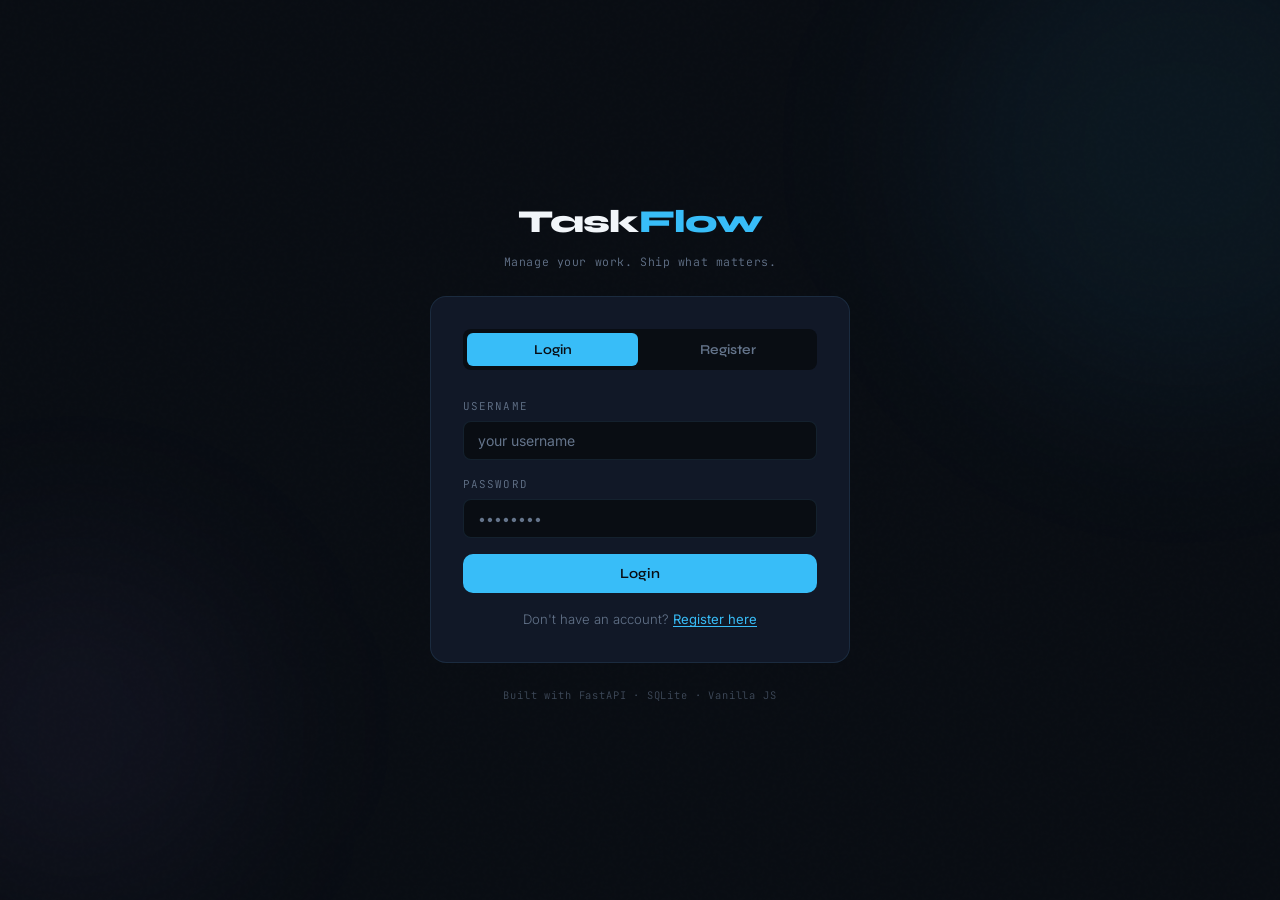
==== frontend/index.html @ fbe168cd "Initial commit - TaskFlow full stack task manager" ====
<!DOCTYPE html>
<html lang="en">
<head>
  <meta charset="UTF-8" />
  <meta name="viewport" content="width=device-width, initial-scale=1.0" />
  <title>TaskFlow — Login</title>
  <link rel="preconnect" href="https://fonts.googleapis.com" />
  <link rel="preconnect" href="https://fonts.gstatic.com" crossorigin />
  <link href="https://fonts.googleapis.com/css2?family=Syne:wght@600;700;800&family=JetBrains+Mono:wght@400;500&family=Inter:wght@300;400;500&display=swap" rel="stylesheet" />
  <link rel="stylesheet" href="css/style.css" />
</head>
<body class="auth-page">

  <!-- Background orbs -->
  <div class="orb orb-1"></div>
  <div class="orb orb-2"></div>

  <div class="auth-wrapper">

    <!-- Branding -->
    <div class="auth-brand">
      <span class="auth-logo">Task<span>Flow</span></span>
      <p class="auth-tagline">Manage your work. Ship what matters.</p>
    </div>

    <!-- Card -->
    <div class="auth-card">

      <!-- Tab switcher -->
      <div class="auth-tabs">
        <button class="auth-tab active" id="tab-login" onclick="showTab('login')">Login</button>
        <button class="auth-tab" id="tab-register" onclick="showTab('register')">Register</button>
      </div>

      <!-- LOGIN FORM -->
      <form class="auth-form" id="login-form" novalidate>
        <div class="form-group">
          <label class="form-label" for="login-username">USERNAME</label>
          <input
            class="form-input"
            type="text"
            id="login-username"
            name="username"
            placeholder="your username"
            autocomplete="username"
            required
          />
        </div>
        <div class="form-group">
          <label class="form-label" for="login-password">PASSWORD</label>
          <input
            class="form-input"
            type="password"
            id="login-password"
            name="password"
            placeholder="••••••••"
            autocomplete="current-password"
            required
          />
        </div>
        <div class="form-status" id="login-status" role="alert" aria-live="polite"></div>
        <button class="btn btn-primary btn-full" type="submit" id="login-btn">
          Login
        </button>
        <p class="auth-switch">
          Don't have an account?
          <button type="button" class="link-btn" onclick="showTab('register')">Register here</button>
        </p>
      </form>

      <!-- REGISTER FORM (hidden by default) -->
      <form class="auth-form hidden" id="register-form" novalidate>
        <div class="form-group">
          <label class="form-label" for="reg-username">USERNAME</label>
          <input
            class="form-input"
            type="text"
            id="reg-username"
            name="username"
            placeholder="choose a username"
            autocomplete="username"
            required
          />
        </div>
        <div class="form-group">
          <label class="form-label" for="reg-email">EMAIL</label>
          <input
            class="form-input"
            type="email"
            id="reg-email"
            name="email"
            placeholder="you@example.com"
            autocomplete="email"
            required
          />
        </div>
        <div class="form-group">
          <label class="form-label" for="reg-password">PASSWORD</label>
          <input
            class="form-input"
            type="password"
            id="reg-password"
            name="password"
            placeholder="min. 6 characters"
            autocomplete="new-password"
            required
          />
        </div>
        <div class="form-status" id="register-status" role="alert" aria-live="polite"></div>
        <button class="btn btn-primary btn-full" type="submit" id="register-btn">
          Create Account
        </button>
        <p class="auth-switch">
          Already have an account?
          <button type="button" class="link-btn" onclick="showTab('login')">Login here</button>
        </p>
      </form>

    </div>

    <p class="auth-footer">
      Built with FastAPI · SQLite · Vanilla JS
    </p>

  </div>

  <script src="js/auth.js"></script>
</body>
</html>
---- frontend/css/style.css ----
/* ============================================================
   style.css — TaskFlow Frontend Stylesheet
   Structure:
     1.  CSS Custom Properties
     2.  Reset & Base
     3.  Scrollbar
     4.  Utility Classes
     5.  Buttons
     6.  Form Elements
     7.  Auth Page (login / register)
     8.  Dashboard Nav
     9.  Summary Cards
    10.  Toolbar & Filters
    11.  Task List & Task Cards
    12.  Modal
    13.  Animations
    14.  Responsive
   ============================================================ */


/* ─── 1. CSS CUSTOM PROPERTIES ───────────────────────────── */
:root {
  --bg:          #090d13;
  --bg-2:        #0f1520;
  --bg-card:     #111827;
  --bg-modal:    #151e2e;
  --border:      rgba(99, 179, 237, 0.12);
  --accent:      #38bdf8;
  --accent-dim:  rgba(56, 189, 248, 0.12);
  --accent-glow: rgba(56, 189, 248, 0.3);
  --green:       #34d399;
  --green-dim:   rgba(52, 211, 153, 0.12);
  --purple:      #a78bfa;
  --purple-dim:  rgba(167, 139, 250, 0.12);
  --red:         #f87171;
  --red-dim:     rgba(248, 113, 113, 0.12);
  --yellow:      #fbbf24;
  --yellow-dim:  rgba(251, 191, 36, 0.12);
  --text:        #e2e8f0;
  --text-muted:  #64748b;
  --text-dim:    #94a3b8;
  --radius:      10px;
  --nav-h:       60px;
}


/* ─── 2. RESET & BASE ─────────────────────────────────────── */
*, *::before, *::after {
  box-sizing: border-box;
  margin: 0;
  padding: 0;
}

html { font-size: 16px; }

body {
  background-color: var(--bg);
  color: var(--text);
  font-family: 'Inter', sans-serif;
  font-weight: 300;
  line-height: 1.6;
  min-height: 100vh;
  overflow-x: hidden;
}

body::before {
  content: '';
  position: fixed;
  inset: 0;
  background-image: url("data:image/svg+xml,%3Csvg viewBox='0 0 256 256' xmlns='http://www.w3.org/2000/svg'%3E%3Cfilter id='noise'%3E%3CfeTurbulence type='fractalNoise' baseFrequency='0.9' numOctaves='4' stitchTiles='stitch'/%3E%3C/filter%3E%3Crect width='100%25' height='100%25' filter='url(%23noise)' opacity='0.04'/%3E%3C/svg%3E");
  pointer-events: none;
  z-index: 0;
  opacity: 0.35;
}

a { color: inherit; text-decoration: none; }
ul { list-style: none; }
button { font-family: inherit; cursor: pointer; border: none; background: none; }


/* ─── 3. SCROLLBAR ────────────────────────────────────────── */
::-webkit-scrollbar { width: 5px; }
::-webkit-scrollbar-track { background: var(--bg); }
::-webkit-scrollbar-thumb { background: var(--accent); border-radius: 3px; }


/* ─── 4. UTILITY CLASSES ──────────────────────────────────── */
.hidden { display: none !important; }

.orb {
  position: fixed;
  border-radius: 50%;
  filter: blur(90px);
  pointer-events: none;
  z-index: 0;
}
.orb-1 {
  width: 500px; height: 500px;
  background: rgba(56, 189, 248, 0.06);
  top: -100px; right: -150px;
}
.orb-2 {
  width: 350px; height: 350px;
  background: rgba(167, 139, 250, 0.05);
  bottom: 0; left: -100px;
}


/* ─── 5. BUTTONS ──────────────────────────────────────────── */
.btn {
  display: inline-flex;
  align-items: center;
  justify-content: center;
  gap: 8px;
  padding: 11px 22px;
  border-radius: var(--radius);
  font-family: 'Syne', sans-serif;
  font-size: 0.875rem;
  font-weight: 600;
  cursor: pointer;
  transition: all 0.18s ease;
  border: none;
}

.btn-primary {
  background: var(--accent);
  color: #090d13;
}
.btn-primary:hover {
  background: #7dd3fc;
  transform: translateY(-1px);
  box-shadow: 0 6px 20px var(--accent-glow);
}
.btn-primary:disabled {
  opacity: 0.5;
  cursor: not-allowed;
  transform: none;
  box-shadow: none;
}

.btn-ghost {
  background: transparent;
  color: var(--text-dim);
  border: 1px solid var(--border);
}
.btn-ghost:hover {
  border-color: var(--accent);
  color: var(--accent);
}

.btn-danger {
  background: var(--red);
  color: #090d13;
}
.btn-danger:hover {
  background: #fca5a5;
  transform: translateY(-1px);
}

.btn-full { width: 100%; }

.btn-sm {
  padding: 7px 16px;
  font-size: 0.8rem;
}

.btn-icon {
  padding: 6px 10px;
  font-size: 0.78rem;
}

.link-btn {
  background: none;
  border: none;
  color: var(--accent);
  font-family: inherit;
  font-size: inherit;
  cursor: pointer;
  padding: 0;
  text-decoration: underline;
  text-underline-offset: 2px;
}


/* ─── 6. FORM ELEMENTS ────────────────────────────────────── */
.form-group {
  display: flex;
  flex-direction: column;
  gap: 6px;
  flex: 1;
}

.form-label {
  font-family: 'JetBrains Mono', monospace;
  font-size: 0.68rem;
  color: var(--text-muted);
  letter-spacing: 0.1em;
}

.required { color: var(--red); }

.form-input,
.form-select,
.form-textarea {
  background: var(--bg);
  border: 1px solid var(--border);
  border-radius: 8px;
  padding: 10px 14px;
  color: var(--text);
  font-family: 'Inter', sans-serif;
  font-size: 0.875rem;
  outline: none;
  transition: border-color 0.18s ease, box-shadow 0.18s ease;
  width: 100%;
}

.form-input::placeholder,
.form-textarea::placeholder {
  color: var(--text-muted);
}

.form-input:focus,
.form-select:focus,
.form-textarea:focus {
  border-color: var(--accent);
  box-shadow: 0 0 0 3px var(--accent-dim);
}

.form-select {
  appearance: none;
  background-image: url("data:image/svg+xml,%3Csvg viewBox='0 0 24 24' fill='none' stroke='%2364748b' stroke-width='2' xmlns='http://www.w3.org/2000/svg'%3E%3Cpath d='M6 9l6 6 6-6'/%3E%3C/svg%3E");
  background-repeat: no-repeat;
  background-position: right 10px center;
  background-size: 16px;
  padding-right: 32px;
  cursor: pointer;
}

.form-select option { background: var(--bg-card); }

.form-textarea {
  resize: vertical;
  min-height: 90px;
}

.form-row {
  display: flex;
  gap: 12px;
}

.form-status {
  font-family: 'JetBrains Mono', monospace;
  font-size: 0.72rem;
  padding: 9px 12px;
  border-radius: 6px;
  display: none;
}
.form-status.error {
  background: var(--red-dim);
  border: 1px solid rgba(248, 113, 113, 0.25);
  color: var(--red);
  display: block;
}
.form-status.success {
  background: var(--green-dim);
  border: 1px solid rgba(52, 211, 153, 0.25);
  color: var(--green);
  display: block;
}


/* ─── 7. AUTH PAGE ────────────────────────────────────────── */
.auth-page {
  display: flex;
  align-items: center;
  justify-content: center;
  min-height: 100vh;
  padding: 24px;
}

.auth-wrapper {
  position: relative;
  z-index: 1;
  width: 100%;
  max-width: 420px;
  display: flex;
  flex-direction: column;
  align-items: center;
  gap: 24px;
}

.auth-brand { text-align: center; }

.auth-logo {
  font-family: 'Syne', sans-serif;
  font-size: 2rem;
  font-weight: 800;
  color: #f1f5f9;
  letter-spacing: -0.03em;
}
.auth-logo span { color: var(--accent); }

.auth-tagline {
  font-family: 'JetBrains Mono', monospace;
  font-size: 0.72rem;
  color: var(--text-muted);
  margin-top: 6px;
  letter-spacing: 0.05em;
}

.auth-card {
  width: 100%;
  background: var(--bg-card);
  border: 1px solid var(--border);
  border-radius: 16px;
  padding: 32px;
}

.auth-tabs {
  display: flex;
  gap: 4px;
  background: var(--bg);
  border-radius: 8px;
  padding: 4px;
  margin-bottom: 28px;
}

.auth-tab {
  flex: 1;
  padding: 8px;
  border-radius: 6px;
  font-family: 'Syne', sans-serif;
  font-size: 0.85rem;
  font-weight: 600;
  color: var(--text-muted);
  background: none;
  border: none;
  cursor: pointer;
  transition: all 0.18s ease;
}
.auth-tab.active {
  background: var(--accent);
  color: #090d13;
}

.auth-form {
  display: flex;
  flex-direction: column;
  gap: 16px;
}

.auth-switch {
  text-align: center;
  font-size: 0.82rem;
  color: var(--text-muted);
}

.auth-footer {
  font-family: 'JetBrains Mono', monospace;
  font-size: 0.65rem;
  color: var(--text-muted);
  letter-spacing: 0.08em;
  opacity: 0.6;
}


/* ─── 8. DASHBOARD NAV ────────────────────────────────────── */
.dash-nav {
  position: sticky;
  top: 0;
  height: var(--nav-h);
  display: flex;
  align-items: center;
  justify-content: space-between;
  padding: 0 28px;
  background: rgba(9, 13, 19, 0.85);
  backdrop-filter: blur(20px);
  -webkit-backdrop-filter: blur(20px);
  border-bottom: 1px solid var(--border);
  z-index: 50;
}

.dash-nav-right {
  display: flex;
  align-items: center;
  gap: 16px;
}

.dash-username {
  font-family: 'JetBrains Mono', monospace;
  font-size: 0.78rem;
  color: var(--text-muted);
}
.dash-username::before { content: '// '; opacity: 0.5; }


/* ─── 9. SUMMARY CARDS ────────────────────────────────────── */
.dash-main {
  max-width: 1100px;
  margin: 0 auto;
  padding: 32px 24px 80px;
  position: relative;
  z-index: 1;
}

.summary-grid {
  display: grid;
  grid-template-columns: repeat(5, 1fr);
  gap: 14px;
  margin-bottom: 28px;
}

.summary-card {
  background: var(--bg-card);
  border: 1px solid var(--border);
  border-radius: var(--radius);
  padding: 20px 16px;
  display: flex;
  flex-direction: column;
  align-items: center;
  gap: 6px;
  transition: border-color 0.18s;
}
.summary-card:hover { border-color: rgba(56, 189, 248, 0.25); }

.summary-num {
  font-family: 'Syne', sans-serif;
  font-size: 2rem;
  font-weight: 800;
  color: #f1f5f9;
  line-height: 1;
}
.summary-num.accent-blue   { color: var(--accent); }
.summary-num.accent-purple { color: var(--purple); }
.summary-num.accent-green  { color: var(--green); }
.summary-num.accent-red    { color: var(--red); }

.summary-lbl {
  font-family: 'JetBrains Mono', monospace;
  font-size: 0.65rem;
  color: var(--text-muted);
  letter-spacing: 0.1em;
  text-transform: uppercase;
}


/* ─── 10. TOOLBAR & FILTERS ───────────────────────────────── */
.dash-toolbar {
  display: flex;
  align-items: flex-end;
  gap: 16px;
  margin-bottom: 20px;
  flex-wrap: wrap;
}

.filter-group {
  display: flex;
  flex-direction: column;
  gap: 5px;
  min-width: 140px;
}

.filter-group .form-select {
  padding: 8px 32px 8px 12px;
  font-size: 0.82rem;
}


/* ─── 11. TASK LIST & TASK CARDS ──────────────────────────── */
.task-list {
  display: flex;
  flex-direction: column;
  gap: 12px;
}

.task-empty {
  text-align: center;
  padding: 60px 0;
  color: var(--text-muted);
  font-size: 0.95rem;
  line-height: 2;
}

.task-card {
  background: var(--bg-card);
  border: 1px solid var(--border);
  border-radius: var(--radius);
  padding: 20px 24px;
  display: grid;
  grid-template-columns: 1fr auto;
  gap: 12px;
  align-items: start;
  transition: border-color 0.18s ease, transform 0.18s ease;
  position: relative;
  overflow: hidden;
}

/* Left colored bar based on priority */
.task-card::before {
  content: '';
  position: absolute;
  left: 0; top: 0; bottom: 0;
  width: 3px;
  border-radius: 3px 0 0 3px;
}
.task-card.priority-high::before   { background: var(--red); }
.task-card.priority-medium::before { background: var(--yellow); }
.task-card.priority-low::before    { background: var(--green); }

.task-card:hover {
  border-color: rgba(56, 189, 248, 0.25);
  transform: translateX(2px);
}

/* Strike-through title when task is done */
.task-card.status-done .task-title {
  text-decoration: line-through;
  opacity: 0.5;
}

.task-card-left { display: flex; flex-direction: column; gap: 8px; }

.task-title {
  font-family: 'Syne', sans-serif;
  font-size: 1rem;
  font-weight: 700;
  color: #f1f5f9;
  transition: opacity 0.2s;
}

.task-desc {
  font-size: 0.85rem;
  color: var(--text-muted);
  line-height: 1.5;
}

.task-meta {
  display: flex;
  align-items: center;
  gap: 8px;
  flex-wrap: wrap;
  margin-top: 4px;
}

/* Status badge */
.badge {
  font-family: 'JetBrains Mono', monospace;
  font-size: 0.65rem;
  padding: 2px 8px;
  border-radius: 4px;
  border: 1px solid transparent;
  letter-spacing: 0.05em;
}
.badge-todo       { background: var(--accent-dim);  border-color: rgba(56,189,248,0.2);  color: var(--accent); }
.badge-in_progress{ background: var(--purple-dim);  border-color: rgba(167,139,250,0.2); color: var(--purple); }
.badge-done       { background: var(--green-dim);   border-color: rgba(52,211,153,0.2);  color: var(--green); }

/* Priority badge */
.badge-high   { background: var(--red-dim);    border-color: rgba(248,113,113,0.2); color: var(--red); }
.badge-medium { background: var(--yellow-dim); border-color: rgba(251,191,36,0.2);  color: var(--yellow); }
.badge-low    { background: var(--green-dim);  border-color: rgba(52,211,153,0.2);  color: var(--green); }

.task-due {
  font-family: 'JetBrains Mono', monospace;
  font-size: 0.65rem;
  color: var(--text-muted);
}
.task-due.overdue { color: var(--red); }

.task-card-actions {
  display: flex;
  gap: 6px;
  flex-shrink: 0;
}


/* ─── 12. MODAL ───────────────────────────────────────────── */
.modal-overlay {
  position: fixed;
  inset: 0;
  background: rgba(0, 0, 0, 0.7);
  backdrop-filter: blur(4px);
  z-index: 200;
  display: flex;
  align-items: center;
  justify-content: center;
  padding: 24px;
  animation: fadeIn 0.15s ease;
}

.modal {
  background: var(--bg-modal);
  border: 1px solid var(--border);
  border-radius: 16px;
  padding: 28px;
  width: 100%;
  max-width: 540px;
  max-height: 90vh;
  overflow-y: auto;
  animation: slideUp 0.2s ease;
}

.modal-sm { max-width: 380px; }

.modal-header {
  display: flex;
  align-items: center;
  justify-content: space-between;
  margin-bottom: 24px;
}

.modal-title {
  font-family: 'Syne', sans-serif;
  font-size: 1.2rem;
  font-weight: 700;
  color: #f1f5f9;
}

.modal-close {
  font-size: 1rem;
  color: var(--text-muted);
  transition: color 0.15s;
}
.modal-close:hover { color: var(--text); }

.modal-form {
  display: flex;
  flex-direction: column;
  gap: 16px;
}

.modal-actions {
  display: flex;
  justify-content: flex-end;
  gap: 10px;
  margin-top: 8px;
}

.delete-confirm-text {
  font-size: 0.9rem;
  color: var(--text-dim);
  margin-bottom: 24px;
  line-height: 1.6;
}


/* ─── 13. ANIMATIONS ──────────────────────────────────────── */
@keyframes fadeIn {
  from { opacity: 0; }
  to   { opacity: 1; }
}

@keyframes slideUp {
  from { opacity: 0; transform: translateY(16px); }
  to   { opacity: 1; transform: translateY(0); }
}

@keyframes fadeInUp {
  from { opacity: 0; transform: translateY(10px); }
  to   { opacity: 1; transform: translateY(0); }
}

.task-card {
  animation: fadeInUp 0.25s ease both;
}


/* ─── 14. RESPONSIVE ──────────────────────────────────────── */
@media (max-width: 768px) {
  .summary-grid {
    grid-template-columns: repeat(3, 1fr);
  }
  .summary-grid .summary-card:nth-child(4),
  .summary-grid .summary-card:nth-child(5) {
    grid-column: span 1;
  }

  .form-row {
    flex-direction: column;
  }

  .dash-toolbar {
    flex-direction: column;
    align-items: stretch;
  }

  .filter-group { min-width: unset; }

  .task-card {
    grid-template-columns: 1fr;
  }

  .task-card-actions {
    justify-content: flex-end;
  }
}

@media (max-width: 480px) {
  .summary-grid {
    grid-template-columns: repeat(2, 1fr);
  }

  .auth-card { padding: 24px 20px; }

  .dash-nav { padding: 0 16px; }

  .dash-main { padding: 20px 16px 60px; }
}
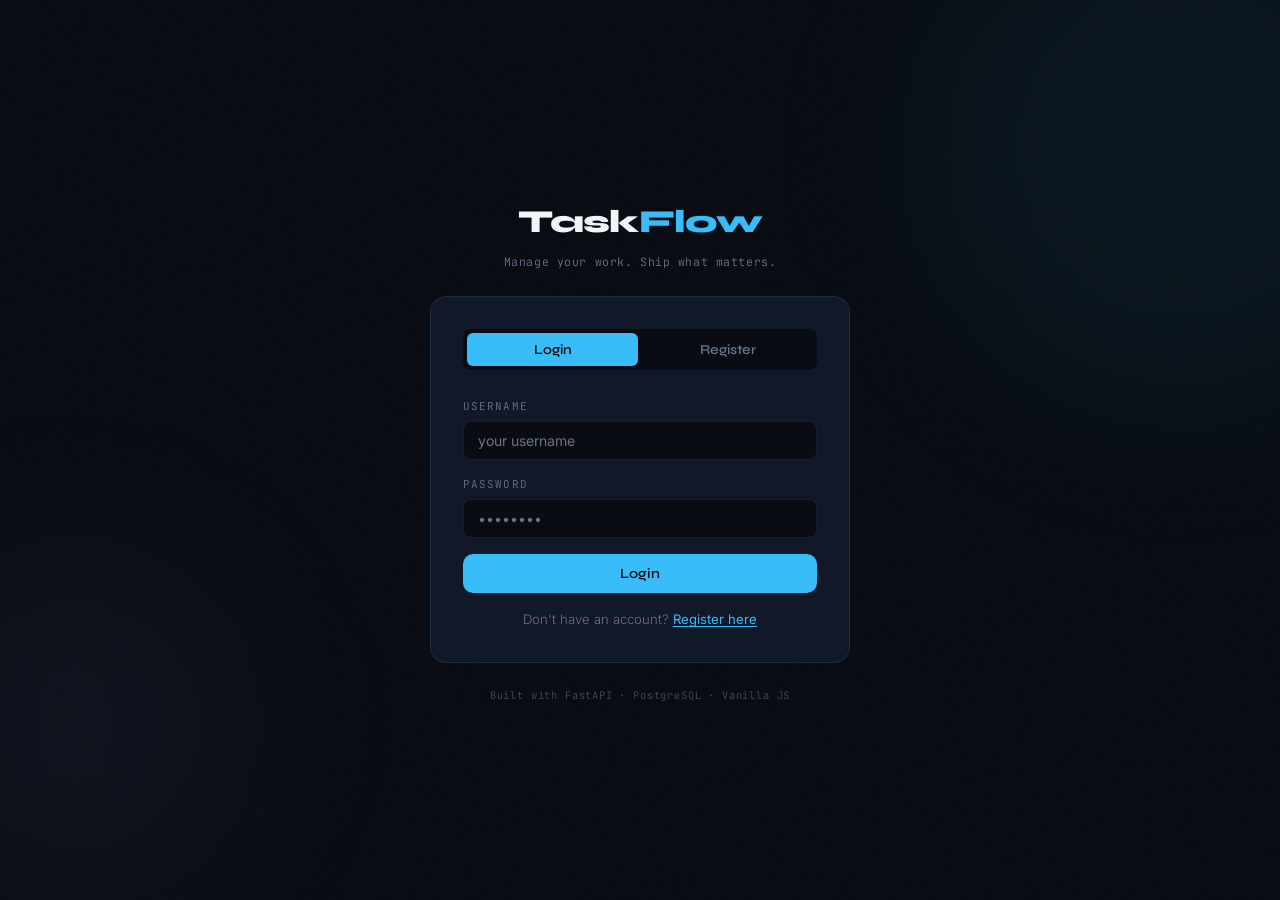
==== commit a8547fa9: "Fix SQLite footer" ====
--- a/frontend/index.html
+++ b/frontend/index.html
@@ -119,7 +119,7 @@
     </div>
 
     <p class="auth-footer">
-      Built with FastAPI · SQLite · Vanilla JS
+      Built with FastAPI · PostgreSQL · Vanilla JS
     </p>
 
   </div>
